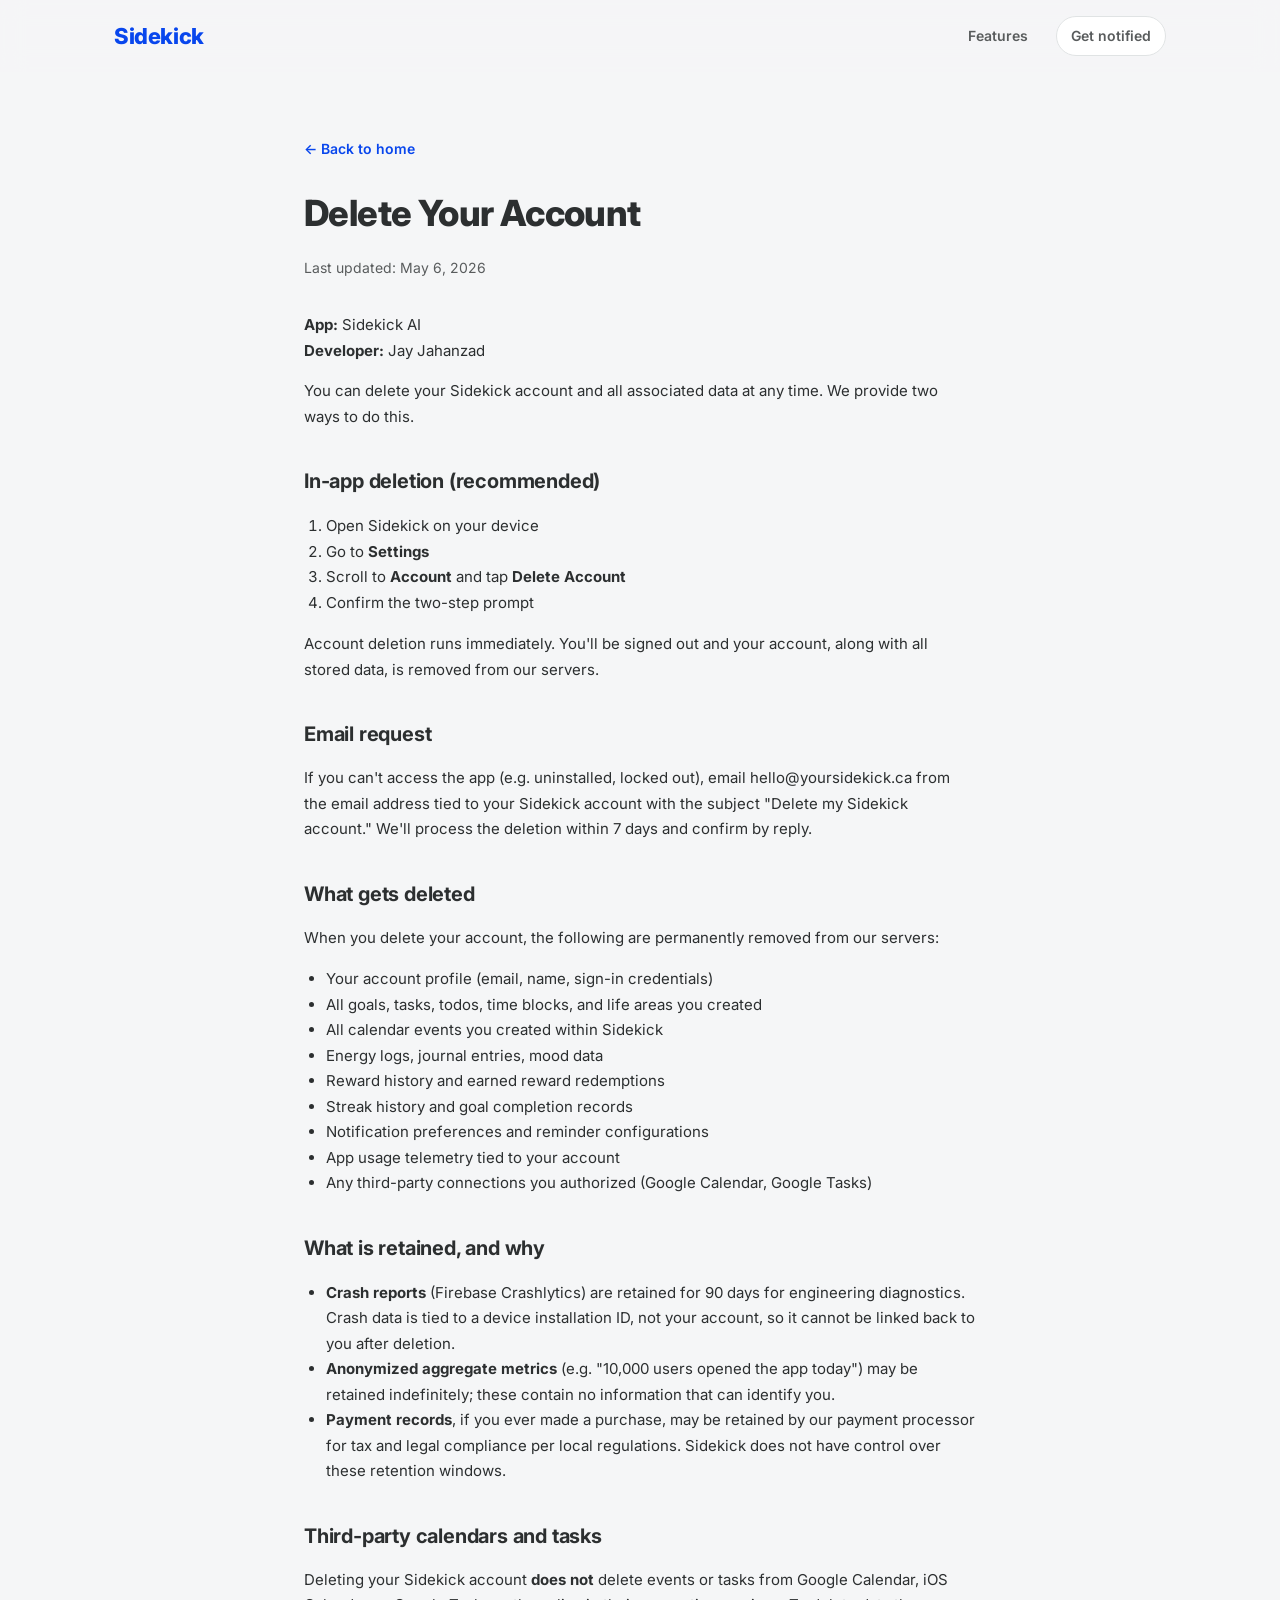
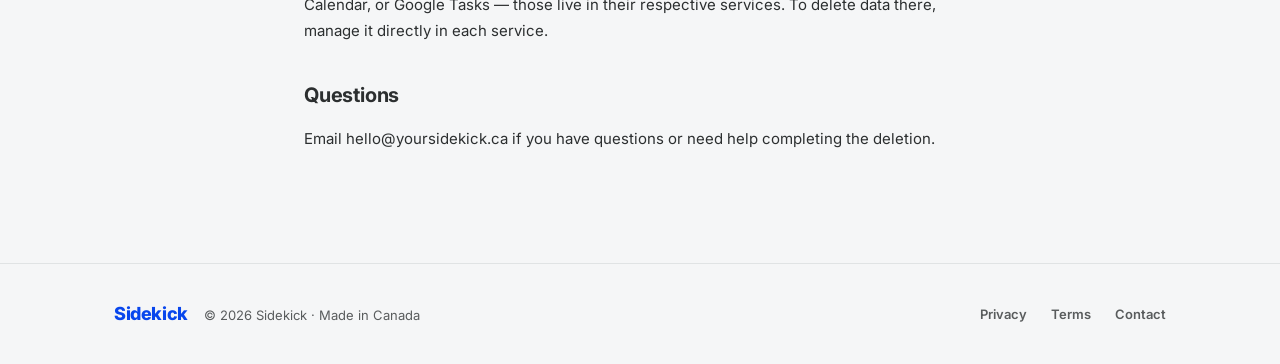
==== delete-account.html @ 59aef9e1 "add account deletion page Required for Google Play Store submission -- Play asks for a public URL ex" ====
<!DOCTYPE html>
<html lang="en">
<head>
  <meta charset="UTF-8" />
  <meta name="viewport" content="width=device-width, initial-scale=1.0" />
  <title>Delete Your Account — Sidekick</title>
  <meta name="description" content="How to delete your Sidekick account and the data associated with it." />
  <link rel="icon" type="image/svg+xml" href="favicon.svg" />
  <link rel="preconnect" href="https://fonts.googleapis.com" />
  <link rel="preconnect" href="https://fonts.gstatic.com" crossorigin />
  <link href="https://fonts.googleapis.com/css2?family=Inter:wght@400;500;600;700;800&display=swap" rel="stylesheet" />
  <link rel="stylesheet" href="style.css" />
  <style>
    .doc { max-width: 720px; margin: 0 auto; padding: 64px 24px 96px; }
    .doc h1 { font-size: 36px; font-weight: 800; letter-spacing: -0.6px; margin: 0 0 8px; }
    .doc .meta { font-size: 14px; color: var(--on-surface-variant); margin-bottom: 32px; }
    .doc h2 { font-size: 20px; font-weight: 700; letter-spacing: -0.2px; margin: 36px 0 12px; }
    .doc p, .doc li { font-size: 15px; line-height: 1.7; color: var(--on-surface); }
    .doc ul, .doc ol { padding-left: 22px; }
    .doc strong { font-weight: 700; }
    .back { display: inline-block; margin-bottom: 24px; font-size: 14px; font-weight: 600; color: var(--primary); }
  </style>
</head>
<body>
  <header class="nav">
    <div class="container nav-row">
      <a href="/" class="wordmark">Sidekick</a>
      <nav class="nav-links">
        <a href="/#features">Features</a>
        <a href="/#waitlist" class="btn-ghost-sm">Get notified</a>
      </nav>
    </div>
  </header>

  <main class="doc">
    <a href="/" class="back">← Back to home</a>
    <h1>Delete Your Account</h1>
    <p class="meta">Last updated: May 6, 2026</p>

    <p>
      <strong>App:</strong> Sidekick AI<br />
      <strong>Developer:</strong> Jay Jahanzad
    </p>

    <p>
      You can delete your Sidekick account and all associated data at any time. We
      provide two ways to do this.
    </p>

    <h2>In-app deletion (recommended)</h2>
    <ol>
      <li>Open Sidekick on your device</li>
      <li>Go to <strong>Settings</strong></li>
      <li>Scroll to <strong>Account</strong> and tap <strong>Delete Account</strong></li>
      <li>Confirm the two-step prompt</li>
    </ol>
    <p>
      Account deletion runs immediately. You'll be signed out and your account, along
      with all stored data, is removed from our servers.
    </p>

    <h2>Email request</h2>
    <p>
      If you can't access the app (e.g. uninstalled, locked out), email
      <a href="mailto:hello@yoursidekick.ca">hello@yoursidekick.ca</a> from the email
      address tied to your Sidekick account with the subject "Delete my Sidekick
      account." We'll process the deletion within 7 days and confirm by reply.
    </p>

    <h2>What gets deleted</h2>
    <p>
      When you delete your account, the following are permanently removed from our
      servers:
    </p>
    <ul>
      <li>Your account profile (email, name, sign-in credentials)</li>
      <li>All goals, tasks, todos, time blocks, and life areas you created</li>
      <li>All calendar events you created within Sidekick</li>
      <li>Energy logs, journal entries, mood data</li>
      <li>Reward history and earned reward redemptions</li>
      <li>Streak history and goal completion records</li>
      <li>Notification preferences and reminder configurations</li>
      <li>App usage telemetry tied to your account</li>
      <li>Any third-party connections you authorized (Google Calendar, Google Tasks)</li>
    </ul>

    <h2>What is retained, and why</h2>
    <ul>
      <li>
        <strong>Crash reports</strong> (Firebase Crashlytics) are retained for 90 days
        for engineering diagnostics. Crash data is tied to a device installation ID,
        not your account, so it cannot be linked back to you after deletion.
      </li>
      <li>
        <strong>Anonymized aggregate metrics</strong> (e.g. "10,000 users opened the
        app today") may be retained indefinitely; these contain no information that
        can identify you.
      </li>
      <li>
        <strong>Payment records</strong>, if you ever made a purchase, may be retained
        by our payment processor for tax and legal compliance per local regulations.
        Sidekick does not have control over these retention windows.
      </li>
    </ul>

    <h2>Third-party calendars and tasks</h2>
    <p>
      Deleting your Sidekick account <strong>does not</strong> delete events or tasks
      from Google Calendar, iOS Calendar, or Google Tasks — those live in their
      respective services. To delete data there, manage it directly in each service.
    </p>

    <h2>Questions</h2>
    <p>
      Email <a href="mailto:hello@yoursidekick.ca">hello@yoursidekick.ca</a> if you
      have questions or need help completing the deletion.
    </p>
  </main>

  <footer class="footer">
    <div class="container footer-row">
      <div class="footer-brand">
        <span class="wordmark">Sidekick</span>
        <span class="footer-meta">© 2026 Sidekick · Made in Canada</span>
      </div>
      <nav class="footer-links">
        <a href="privacy.html">Privacy</a>
        <a href="terms.html">Terms</a>
        <a href="mailto:hello@yoursidekick.ca">Contact</a>
      </nav>
    </div>
  </footer>
</body>
</html>
---- style.css ----
/* ─────────────────────────────────────────────────────────────────────────
   Sidekick landing page — Sentinel design system
   Hero blue #0846ED, power yellow #FDD400, Inter, surface tier system,
   tonal lift, gradient CTAs, soft definition borders.
   ───────────────────────────────────────────────────────────────────────── */

:root {
  /* Surface tier */
  --surface-base: #F5F6F7;
  --surface-low: #EFF1F2;
  --surface: #FFFFFF;
  --surface-container: #E6E8EA;
  --surface-high: #E0E3E4;
  --surface-highest: #DADDDF;

  /* Text */
  --on-surface: #2C2F30;
  --on-surface-variant: #595C5D;
  --outline: #757778;
  --outline-variant: #ABADAE;

  /* Brand */
  --primary: #0846ED;
  --primary-container: #859AFF;
  --on-primary: #F2F1FF;
  --secondary-container: #FDD400;
  --on-secondary-container: #594A00;
  --tertiary: #B7131A;

  /* Status */
  --green: #4DAB9A;
  --orange: #FFA344;

  /* Type */
  --font-sans: 'Inter', -apple-system, BlinkMacSystemFont, 'Segoe UI', Roboto, sans-serif;

  /* Radius + spacing */
  --r-sm: 8px;
  --r-md: 12px;
  --r-lg: 16px;
  --r-xl: 24px;
  --r-2xl: 32px;
  --r-full: 9999px;
}

@media (prefers-color-scheme: dark) {
  :root {
    --surface-base: #0E1112;
    --surface-low: #16191A;
    --surface: #202425;
    --surface-container: #1A1D1E;
    --surface-high: #24272A;
    --surface-highest: #2E3133;
    --on-surface: #E0E3E4;
    --on-surface-variant: #ABADAE;
    --outline: #898B8C;
    --outline-variant: #595C5D;
    --primary: #6D88FF;
    --primary-container: #003CD3;
  }
}

/* Reset */
*, *::before, *::after { box-sizing: border-box; }
html { -webkit-text-size-adjust: 100%; scroll-behavior: smooth; }
body {
  margin: 0;
  font-family: var(--font-sans);
  font-size: 16px;
  line-height: 1.6;
  color: var(--on-surface);
  background: var(--surface-base);
  -webkit-font-smoothing: antialiased;
  -moz-osx-font-smoothing: grayscale;
}
img, svg { display: block; max-width: 100%; }
a { color: inherit; text-decoration: none; }
button { font-family: inherit; cursor: pointer; }

.container {
  width: 100%;
  max-width: 1100px;
  margin: 0 auto;
  padding: 0 24px;
}

/* ─── Nav ──────────────────────────────────────────────────────────── */
.nav {
  position: sticky;
  top: 0;
  z-index: 50;
  background: color-mix(in srgb, var(--surface-base) 90%, transparent);
  backdrop-filter: saturate(180%) blur(12px);
  -webkit-backdrop-filter: saturate(180%) blur(12px);
}
.nav-row {
  display: flex;
  align-items: center;
  justify-content: space-between;
  padding-block: 16px;
}
.brand {
  display: flex;
  flex-direction: row;
  align-items: center;
  gap: 10px;
  text-decoration: none;
  line-height: 1;
  white-space: nowrap;
}
.brand-icon {
  width: 32px;
  height: 32px;
  border-radius: 8px; /* ~iOS squircle at small size */
  box-shadow: 0 1px 3px rgba(0, 0, 0, 0.08);
  display: block;
  flex-shrink: 0;
}
.wordmark {
  font-size: 22px;
  font-weight: 800;
  letter-spacing: -0.4px;
  color: var(--primary);
}
.nav-links {
  display: flex;
  align-items: center;
  gap: 28px;
}
.nav-links a {
  font-size: 14px;
  font-weight: 600;
  color: var(--on-surface-variant);
  transition: color 0.15s;
}
.nav-links a:hover { color: var(--on-surface); }

/* ─── Buttons ──────────────────────────────────────────────────────── */
.btn {
  display: inline-flex;
  align-items: center;
  justify-content: center;
  gap: 8px;
  padding: 14px 22px;
  border: none;
  border-radius: var(--r-md);
  font-size: 15px;
  font-weight: 700;
  letter-spacing: 0.1px;
  text-decoration: none;
  cursor: pointer;
  transition: transform 0.15s ease, box-shadow 0.2s ease;
  white-space: nowrap;
}
.btn-primary {
  background: linear-gradient(135deg, var(--primary), var(--primary-container));
  color: #fff;
  box-shadow:
    0 8px 18px rgba(8, 70, 237, 0.28),
    0 2px 4px rgba(8, 70, 237, 0.12);
}
.btn-primary:hover {
  transform: translateY(-1px);
  box-shadow:
    0 12px 26px rgba(8, 70, 237, 0.34),
    0 2px 4px rgba(8, 70, 237, 0.16);
}
.btn-primary:active { transform: translateY(0); }
.btn-link {
  background: transparent;
  color: var(--on-surface);
  padding: 14px 16px;
  font-weight: 600;
}
.btn-link:hover { color: var(--primary); }
.btn-ghost-sm {
  padding: 8px 14px;
  font-size: 13px;
  background: var(--surface);
  color: var(--on-surface);
  border: 1px solid var(--surface-high);
  border-radius: var(--r-full);
}
.btn-ghost-sm:hover {
  background: var(--surface-low);
  color: var(--primary);
}
.arrow {
  display: inline-block;
  transition: transform 0.2s ease;
}
.btn-primary:hover .arrow { transform: translateX(3px); }

/* ─── Hero ──────────────────────────────────────────────────────────── */
.hero {
  padding: 48px 0 96px;
  position: relative;
  overflow: hidden;
}
@media (max-width: 640px) {
  .hero { padding: 32px 0 72px; }
  .hero-icon { width: 80px; height: 80px; border-radius: 18px; }
}
.hero::before {
  content: '';
  position: absolute;
  inset: -10% -10% auto -10%;
  height: 600px;
  background:
    radial-gradient(
      ellipse at 50% 0%,
      rgba(253, 212, 0, 0.10),
      transparent 35%
    ),
    radial-gradient(
      ellipse at 50% 15%,
      rgba(8, 70, 237, 0.10),
      transparent 60%
    );
  z-index: -1;
}
.hero-inner {
  text-align: center;
  max-width: 760px;
}
.hero-icon-wrap {
  display: flex;
  justify-content: center;
  margin-bottom: 24px;
}
.hero-icon {
  width: 96px;
  height: 96px;
  border-radius: 22px; /* ~iOS squircle at 96px (22.9%) */
  display: block;
  overflow: hidden; /* belt + suspenders for the radius clip */
  /* Soft, elegant drop shadow — depth without drama */
  box-shadow:
    0 0 0 1px rgba(0, 0, 0, 0.05),
    0 10px 24px rgba(8, 70, 237, 0.14),
    0 3px 8px rgba(0, 0, 0, 0.08);
  transition: transform 0.3s ease, box-shadow 0.3s ease;
}
.hero-icon:hover {
  transform: translateY(-2px);
  box-shadow:
    0 0 0 1px rgba(0, 0, 0, 0.05),
    0 14px 30px rgba(8, 70, 237, 0.18),
    0 4px 10px rgba(0, 0, 0, 0.1);
}
.badge {
  display: inline-block;
  padding: 6px 14px;
  border-radius: var(--r-full);
  background: rgba(8, 70, 237, 0.10);
  color: var(--primary);
  font-size: 13px;
  font-weight: 700;
  letter-spacing: 0.2px;
  margin-bottom: 28px;
}
.hero h1 {
  font-size: clamp(40px, 7vw, 68px);
  line-height: 1.05;
  font-weight: 800;
  letter-spacing: -1.5px;
  margin: 0 0 24px;
  color: var(--on-surface);
}
.grad-text {
  background: linear-gradient(135deg, var(--primary), var(--primary-container));
  -webkit-background-clip: text;
  background-clip: text;
  color: transparent;
}
.hero-sub {
  font-size: clamp(16px, 2vw, 19px);
  color: var(--on-surface-variant);
  margin: 0 0 36px;
  font-weight: 500;
  line-height: 1.6;
}
.hero-cta {
  display: flex;
  justify-content: center;
  gap: 12px;
  flex-wrap: wrap;
  margin-bottom: 40px;
}
.hero-trust {
  display: flex;
  justify-content: center;
  align-items: center;
  flex-wrap: wrap;
  gap: 12px;
  font-size: 13px;
  font-weight: 600;
  color: var(--on-surface-variant);
}
.hero-trust span:nth-child(even) { color: var(--outline-variant); }

/* ─── Sections ─────────────────────────────────────────────────────── */
section { padding: 80px 0; }
.section-title {
  font-size: clamp(28px, 4vw, 40px);
  font-weight: 800;
  letter-spacing: -0.6px;
  text-align: center;
  margin: 0 0 12px;
  color: var(--on-surface);
}
.section-sub {
  text-align: center;
  font-size: 16px;
  color: var(--on-surface-variant);
  max-width: 580px;
  margin: 0 auto 56px;
  font-weight: 500;
}

/* ─── Features ─────────────────────────────────────────────────────── */
.features { background: var(--surface-low); }
.feature-grid {
  display: grid;
  grid-template-columns: repeat(auto-fit, minmax(280px, 1fr));
  gap: 20px;
}
.feature-card {
  background: var(--surface);
  border: 1px solid var(--surface-high);
  border-radius: var(--r-xl);
  padding: 28px;
  transition: transform 0.2s ease, box-shadow 0.2s ease;
}
.feature-card:hover {
  transform: translateY(-3px);
  box-shadow: 0 16px 40px rgba(44, 47, 48, 0.06);
}
.feature-icon {
  width: 48px;
  height: 48px;
  border-radius: var(--r-md);
  display: grid;
  place-items: center;
  margin-bottom: 18px;
}
.feature-icon svg { width: 24px; height: 24px; }
.feature-card h3 {
  font-size: 18px;
  font-weight: 700;
  letter-spacing: -0.2px;
  margin: 0 0 8px;
  color: var(--on-surface);
}
.feature-card p {
  font-size: 14px;
  line-height: 1.55;
  color: var(--on-surface-variant);
  margin: 0;
}

/* ─── How it works ─────────────────────────────────────────────────── */
.how-grid {
  display: grid;
  grid-template-columns: repeat(auto-fit, minmax(280px, 1fr));
  gap: 24px;
}
.how-step {
  background: var(--surface);
  border: 1px solid var(--surface-high);
  border-radius: var(--r-xl);
  padding: 32px 28px;
}
.how-num {
  font-size: 14px;
  font-weight: 800;
  letter-spacing: 0.8px;
  color: var(--primary);
  margin-bottom: 16px;
}
.how-step h3 {
  font-size: 20px;
  font-weight: 700;
  letter-spacing: -0.2px;
  margin: 0 0 10px;
  color: var(--on-surface);
}
.how-step p {
  font-size: 14px;
  line-height: 1.6;
  color: var(--on-surface-variant);
  margin: 0;
}

/* ─── Waitlist ─────────────────────────────────────────────────────── */
.waitlist {
  background: var(--surface-low);
}
.waitlist-inner {
  max-width: 640px;
  text-align: center;
}
.waitlist h2 {
  font-size: clamp(28px, 4vw, 40px);
  font-weight: 800;
  letter-spacing: -0.6px;
  margin: 0 0 12px;
  color: var(--on-surface);
}
.waitlist p {
  font-size: 16px;
  color: var(--on-surface-variant);
  margin: 0 0 32px;
  font-weight: 500;
}
.store-badges {
  display: flex;
  justify-content: center;
  gap: 12px;
  flex-wrap: wrap;
  margin-top: 12px;
}
.store-badge {
  display: flex;
  align-items: center;
  gap: 12px;
  padding: 10px 18px 10px 14px;
  background: var(--surface);
  border: 1px solid var(--surface-high);
  border-radius: var(--r-md);
  color: var(--on-surface);
  opacity: 0.55;
  text-decoration: none;
}
.store-badge-live {
  opacity: 1;
  background: #000;
  border-color: #000;
  color: #fff;
  box-shadow:
    0 8px 18px rgba(0, 0, 0, 0.22),
    0 2px 4px rgba(0, 0, 0, 0.08);
  transition: transform 0.15s ease, box-shadow 0.2s ease;
}
.store-badge-live:hover {
  transform: translateY(-1px);
  box-shadow:
    0 12px 26px rgba(0, 0, 0, 0.28),
    0 2px 4px rgba(0, 0, 0, 0.1);
}
.store-badge svg { width: 26px; height: 26px; }
.store-badge div { display: flex; flex-direction: column; align-items: flex-start; }
.store-badge-pre {
  font-size: 10px;
  font-weight: 600;
  text-transform: uppercase;
  letter-spacing: 0.5px;
  color: var(--on-surface-variant);
}
.store-badge-name {
  font-size: 15px;
  font-weight: 700;
  letter-spacing: -0.2px;
}

/* ─── Footer ───────────────────────────────────────────────────────── */
.footer {
  padding: 36px 0;
  border-top: 1px solid var(--surface-high);
}
.footer-row {
  display: flex;
  align-items: center;
  justify-content: space-between;
  gap: 24px;
  flex-wrap: wrap;
}
.footer-brand {
  display: flex;
  align-items: baseline;
  gap: 16px;
  flex-wrap: wrap;
}
.footer-brand .wordmark { font-size: 18px; }
.footer-meta {
  font-size: 13px;
  color: var(--on-surface-variant);
}
.footer-links { display: flex; gap: 24px; }
.footer-links a {
  font-size: 13px;
  font-weight: 600;
  color: var(--on-surface-variant);
  transition: color 0.15s;
}
.footer-links a:hover { color: var(--primary); }

/* ─── Mobile ───────────────────────────────────────────────────────── */
@media (max-width: 640px) {
  .nav-links { gap: 14px; }
  .nav-links a:not(.btn-ghost-sm) { display: none; }
  .hero { padding: 48px 0 64px; }
  section { padding: 56px 0; }
}
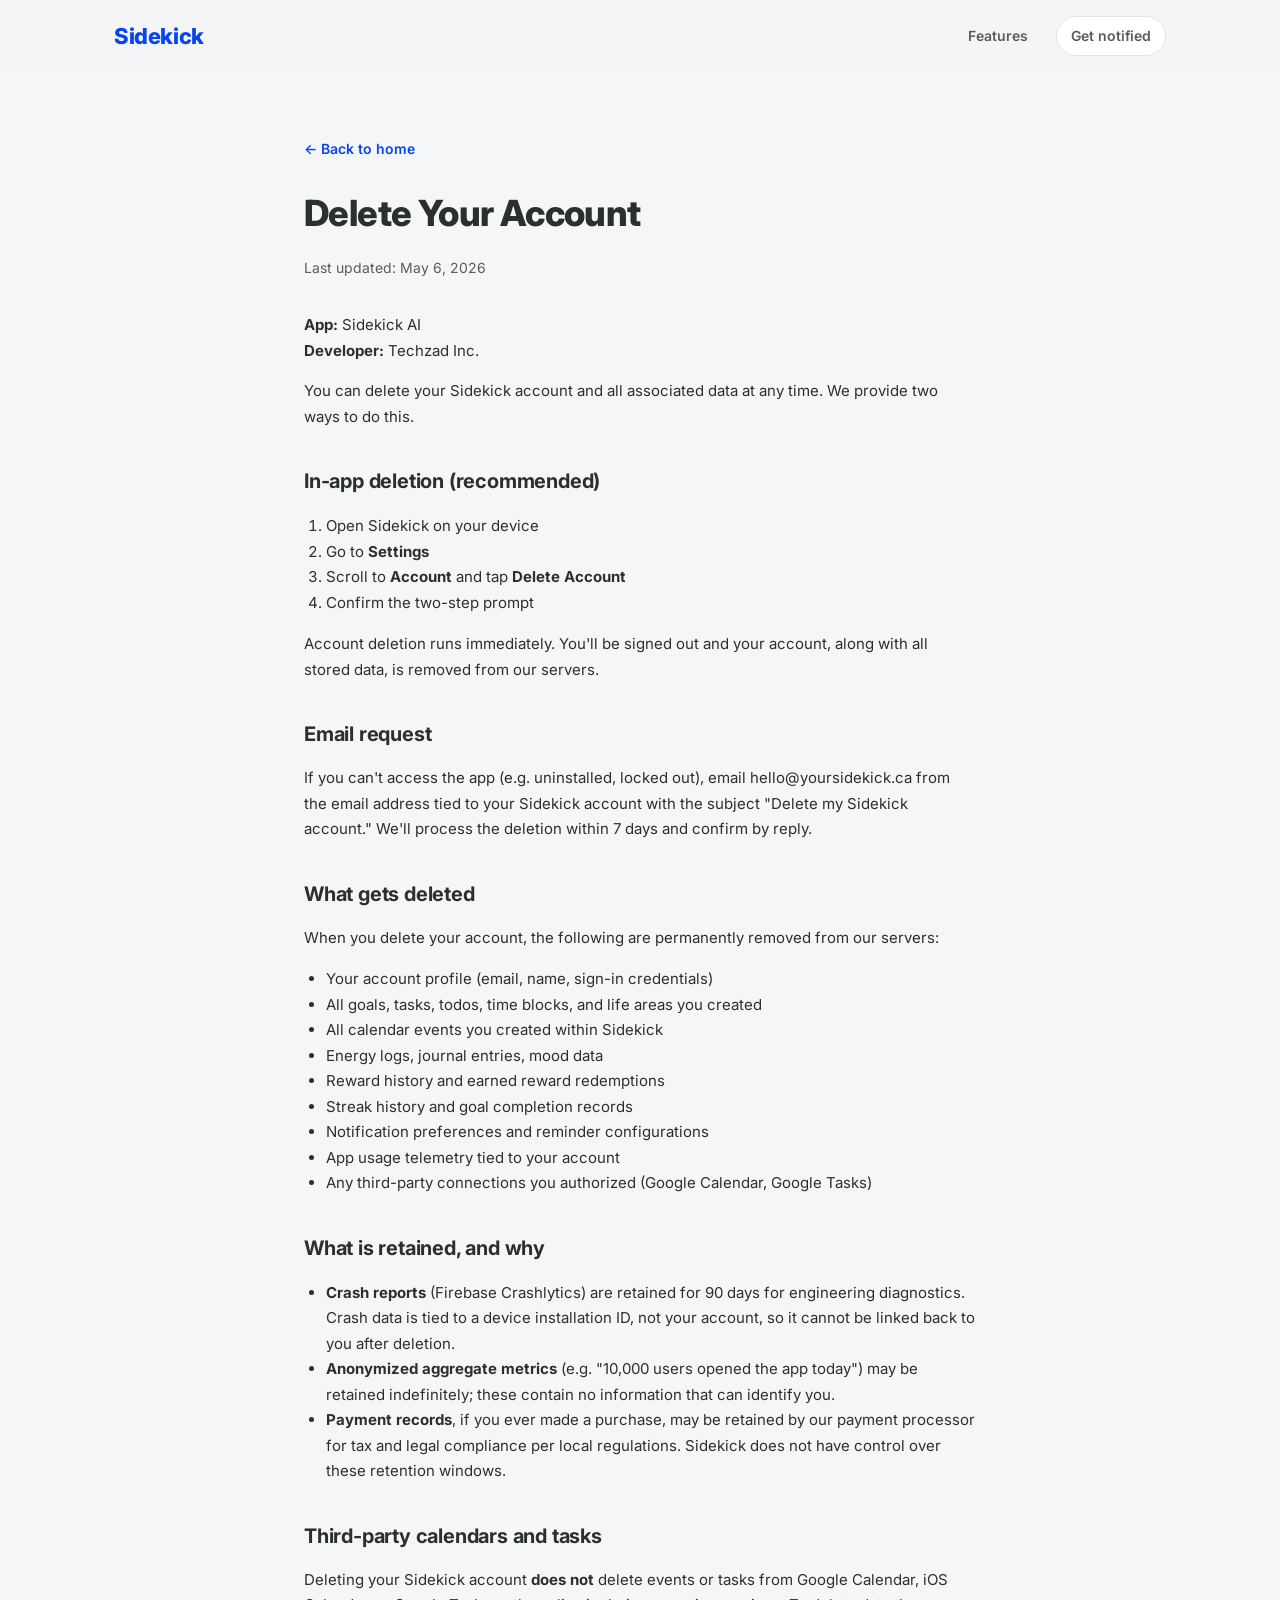
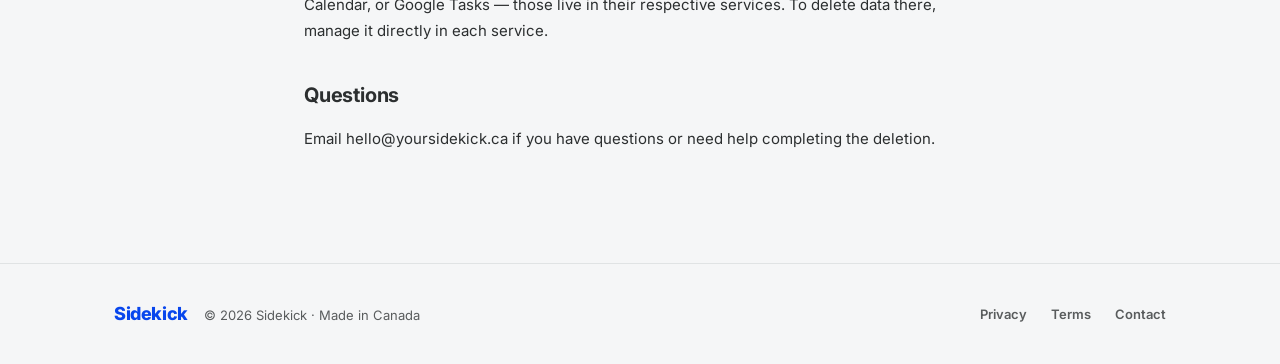
==== commit 0b7acbfd: "fix: changing dev name" ====
--- a/delete-account.html
+++ b/delete-account.html
@@ -39,7 +39,7 @@
 
     <p>
       <strong>App:</strong> Sidekick AI<br />
-      <strong>Developer:</strong> Jay Jahanzad
+      <strong>Developer:</strong> Techzad Inc.
     </p>
 
     <p>
